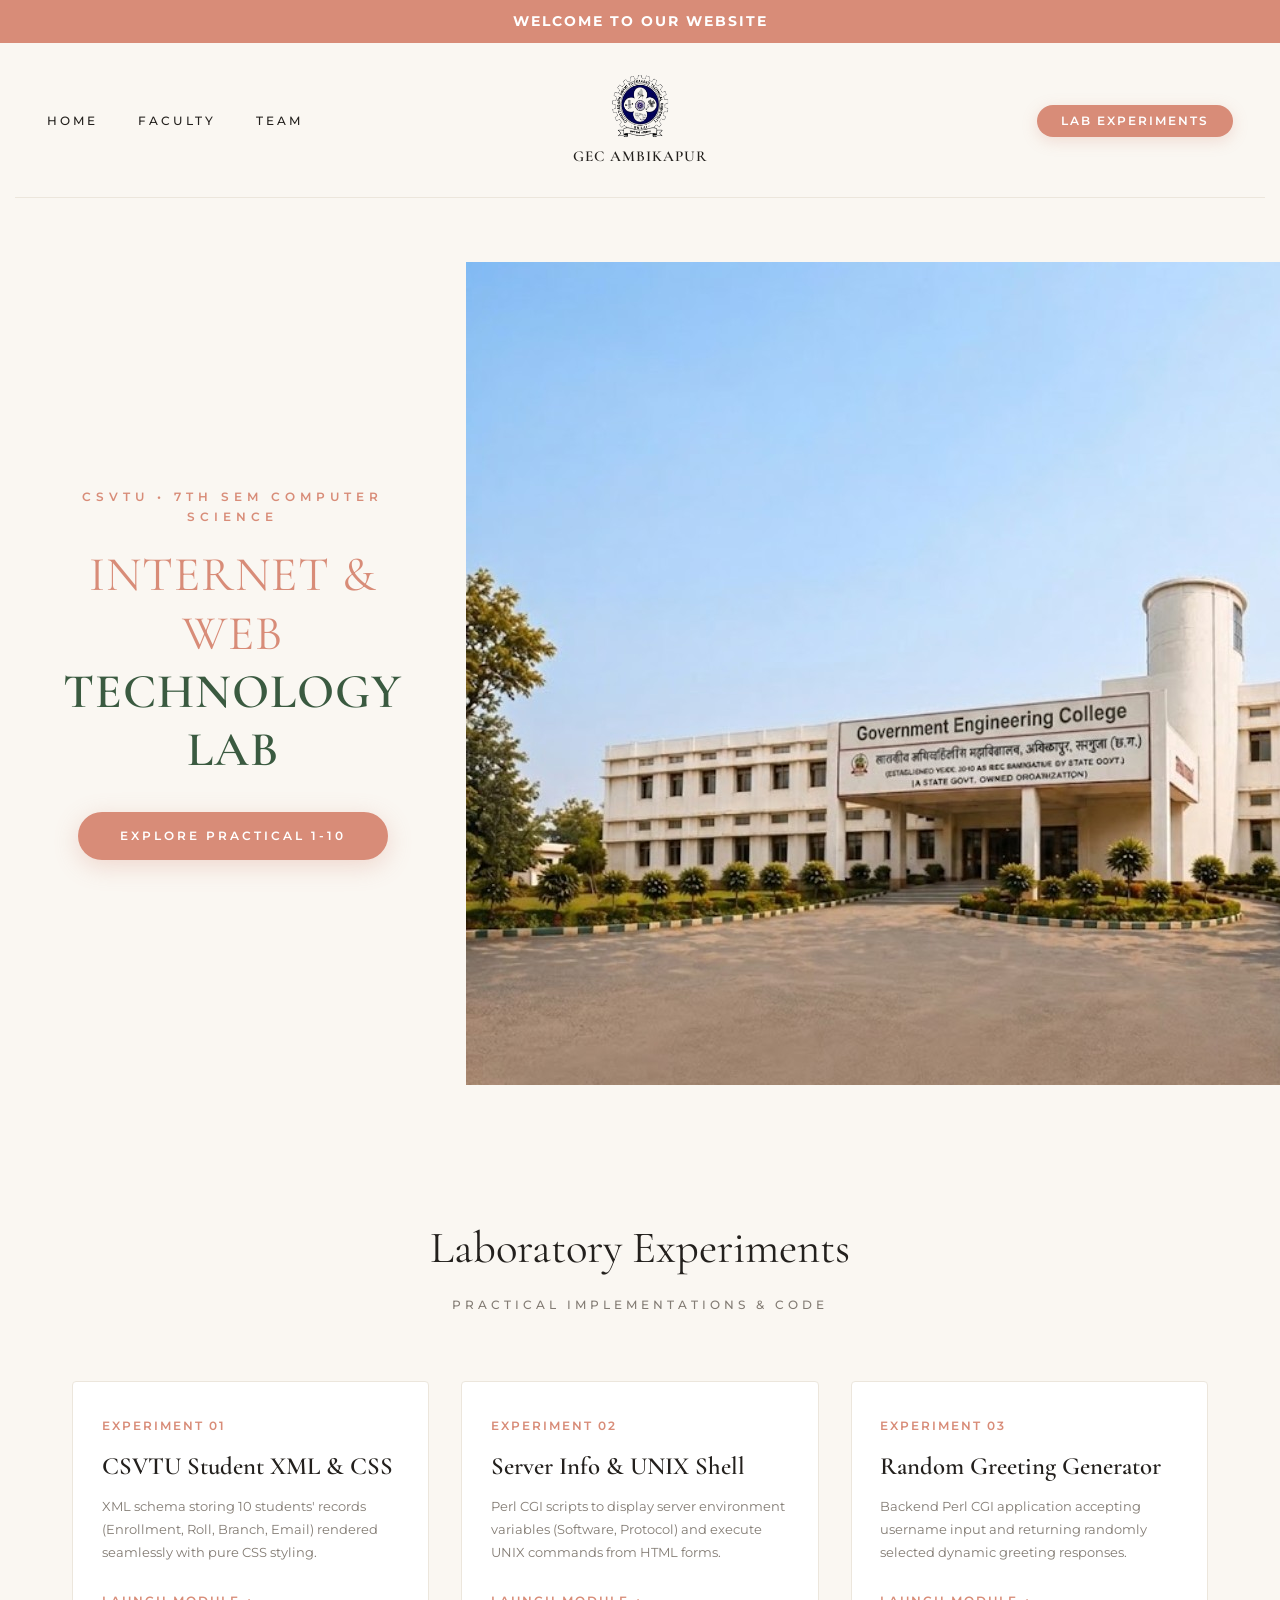
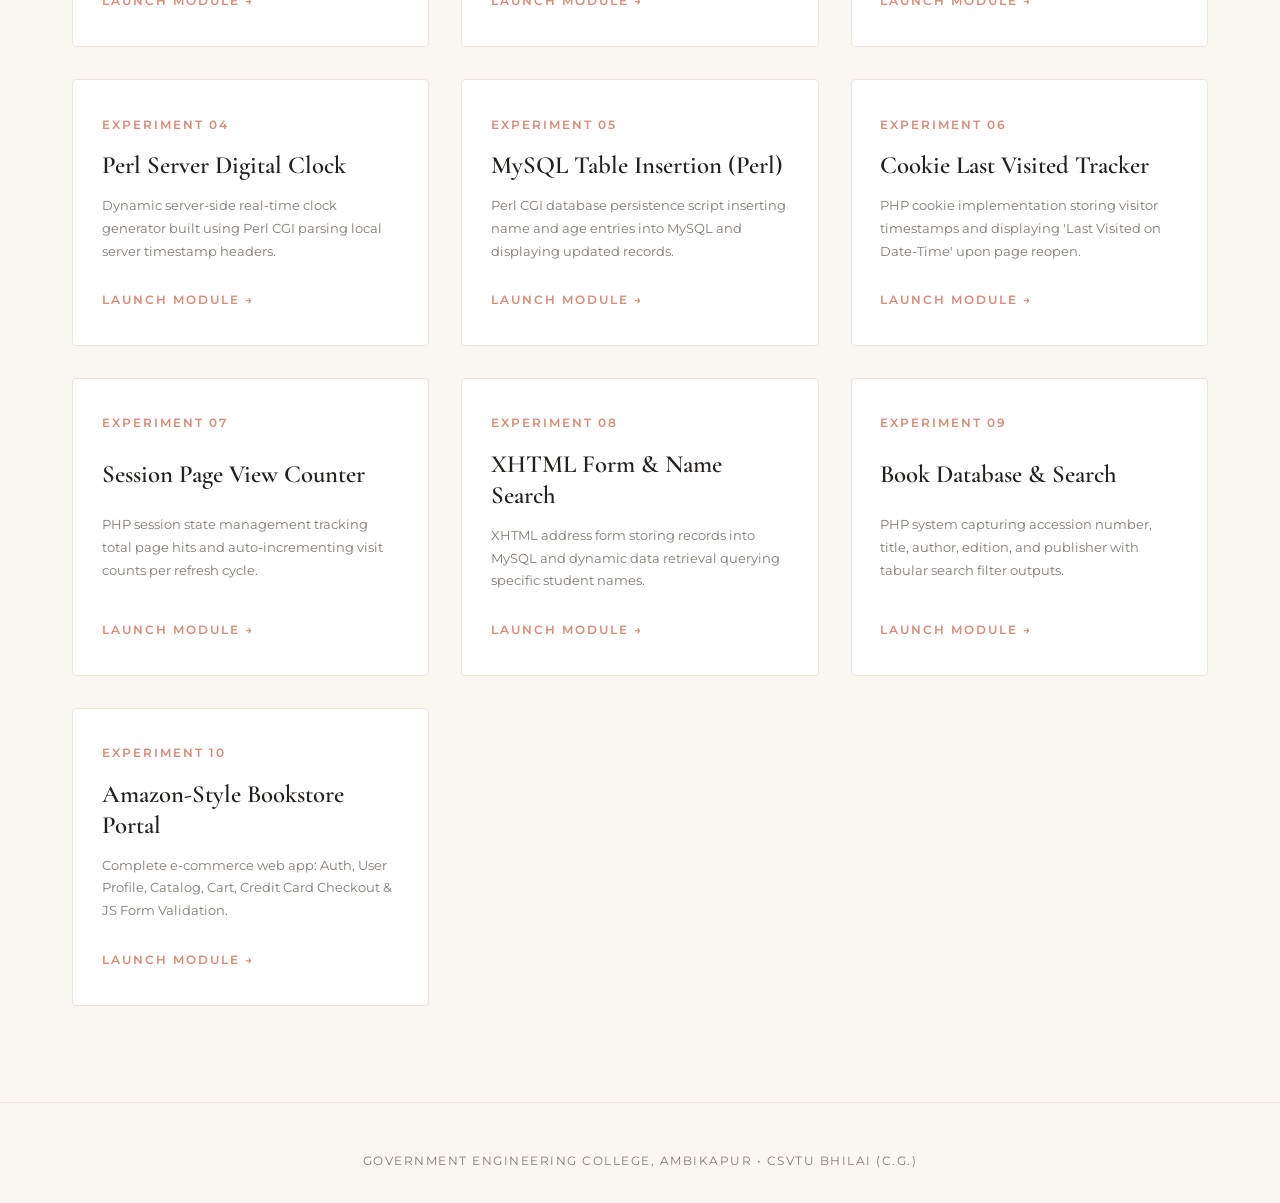
==== index.html @ 78e843cb "Initial commit" ====
<!DOCTYPE html>
<html lang="en">
<head>
    <meta charset="UTF-8">
    <meta name="viewport" content="width=device-width, initial-scale=1.0">
    <title>Internet & Web Technology Lab | GEC Ambikapur</title>
    <!-- Google Aesthetic Serif & Sans Fonts -->
    <link rel="preconnect" href="https://fonts.googleapis.com">
    <link rel="preconnect" href="https://fonts.gstatic.com" crossorigin>
    <link href="https://fonts.googleapis.com/css2?family=Cormorant+Garamond:ital,wght@0,300;0,400;0,600;1,400&family=Montserrat:wght@300;400;500;600&display=swap" rel="stylesheet">
    
    <style>
        :root {
            --bg-color: #faf7f2;
            --surface: #ffffff;
            --text-dark: #23201d;
            --text-muted: #827b73;
            --accent-terracotta: #d88c78;
            --accent-terracotta-hover: #c47662;
            --accent-sage: #3a5a40;
            --border-line: #ece6dc;
        }

        * {
            margin: 0;
            padding: 0;
            box-sizing: border-box;
        }

        body {
            background-color: var(--bg-color);
            color: var(--text-dark);
            font-family: 'Montserrat', sans-serif;
            line-height: 1.6;
            overflow-x: hidden;
        }

        /* Top Minimal Editorial Navbar */
        .header-wrap {
            padding: 1.8rem 2rem;
            max-width: 1250px;
            margin: 0 auto;
            display: flex;
            align-items: center;
            justify-content: space-between;
            border-bottom: 1px solid var(--border-line);
        }

        .nav-group {
            display: flex;
            align-items: center;
            gap: 2.5rem;
            list-style: none;
            width: 35%;
        }

        .nav-group.right {
            justify-content: flex-end;
        }

        .nav-link {
            text-decoration: none;
            font-size: 0.75rem;
            letter-spacing: 3px;
            text-transform: uppercase;
            font-weight: 500;
            color: var(--text-dark);
            transition: color 0.3s ease;
        }

        .nav-link:hover {
            color: var(--accent-terracotta);
        }

        .btn-nav-pill {
            background-color: var(--accent-terracotta);
            color: #ffffff !important;
            padding: 9px 24px;
            border-radius: 40px;
            letter-spacing: 2px;
            font-size: 0.72rem;
            font-weight: 600;
            text-transform: uppercase;
            text-decoration: none;
            box-shadow: 0 4px 15px rgba(216, 140, 120, 0.25);
            transition: all 0.3s ease;
        }

        .btn-nav-pill:hover {
            background-color: var(--accent-terracotta-hover);
            transform: translateY(-2px);
        }

        /* Center Circular College Emblem */
        .center-logo-box {
            text-align: center;
            display: flex;
            flex-direction: column;
            align-items: center;
            text-decoration: none;
            width: 30%;
        }

        .center-logo-box img {
            width: 68px;
            height: 68px;
            object-fit: contain;
            transition: transform 0.4s ease;
        }

        .center-logo-box:hover img {
            transform: scale(1.05);
        }

        .center-logo-box span {
            font-family: 'Cormorant Garamond', serif;
            font-size: 0.95rem;
            font-weight: 600;
            color: var(--text-dark);
            letter-spacing: 1px;
            margin-top: 4px;
            text-transform: uppercase;
        }

        /* Hero Banner - Editorial Layout */
        .hero-banner {
            max-width: 1250px;
            margin: 0 auto;
            padding: 4rem 2rem 5rem;
            display: grid;
            grid-template-columns: 1fr 1fr;
            align-items: center;
            gap: 3rem;
            position: relative;
        }

        .hero-text-side {
            text-align: center;
            padding: 1rem;
        }

        .hero-sub-label {
            font-size: 0.78rem;
            letter-spacing: 5px;
            text-transform: uppercase;
            color: var(--accent-terracotta);
            font-weight: 600;
            margin-bottom: 1.2rem;
            display: block;
        }

        .hero-main-title {
    font-family: 'Cormorant Garamond', serif;
    font-size: clamp(2rem, 3.8vw, 3.2rem); /* Size auto-adjust ho jayega */
    font-weight: 600;
    line-height: 1.2;
    letter-spacing: 1px;
    color: var(--text-dark);
    margin-bottom: 2rem;
    text-transform: uppercase;
    word-wrap: break-word;
}

        .hero-main-title .word-highlight {
            color: var(--accent-terracotta);
            font-weight: 400;
        }

        .hero-main-title .word-secondary {
            color: var(--accent-sage);
        }

        .hero-btn-pill {
            display: inline-block;
            background-color: var(--accent-terracotta);
            color: #ffffff;
            text-decoration: none;
            padding: 14px 42px;
            border-radius: 40px;
            font-size: 0.78rem;
            font-weight: 600;
            letter-spacing: 3px;
            text-transform: uppercase;
            box-shadow: 0 6px 25px rgba(216, 140, 120, 0.3);
            transition: all 0.3s ease;
        }

        .hero-btn-pill:hover {
            background-color: var(--accent-terracotta-hover);
            transform: translateY(-2px);
            box-shadow: 0 8px 30px rgba(216, 140, 120, 0.4);
        }

        /* Hero Image Showcase */
        .hero-image-side {
            display: flex;
            justify-content: center;
            align-items: center;
            position: relative;
        }

        .image-soft-backdrop {
            position: absolute;
            width: 85%;
            height: 95%;
            background: radial-gradient(circle, #f3ece1 0%, rgba(250, 247, 242, 0) 70%);
            z-index: 1;
        }

        .hero-lab-character {
    position: relative;
    z-index: 2;
    width: 100%;
    max-width: 540px;
    height: auto;
    border-radius: 8px; /* Clean rectangular rounded border */
    box-shadow: 0 10px 30px rgba(0, 0, 0, 0.08); /* Subtle clean shadow */
    transition: transform 0.4s ease;
}
        .hero-lab-character:hover {
            transform: scale(1.02);
        }

        /* Experiments Section */
        .experiments-wrap {
            max-width: 1200px;
            margin: 0 auto;
            padding: 3rem 2rem 6rem;
        }

        .section-header-center {
            text-align: center;
            margin-bottom: 4rem;
        }

        .section-header-center h3 {
            font-family: 'Cormorant Garamond', serif;
            font-size: 2.8rem;
            font-weight: 400;
            color: var(--text-dark);
            margin-bottom: 0.4rem;
        }

        .section-header-center span {
            font-size: 0.75rem;
            letter-spacing: 4px;
            text-transform: uppercase;
            color: var(--text-muted);
            font-weight: 500;
        }

        .exp-grid {
            display: grid;
            grid-template-columns: repeat(auto-fill, minmax(320px, 1fr));
            gap: 2rem;
        }

        .exp-card-aesthetic {
            background-color: var(--surface);
            border: 1px solid var(--border-line);
            border-radius: 4px;
            padding: 2.2rem 1.8rem;
            text-decoration: none;
            color: var(--text-dark);
            display: flex;
            flex-direction: column;
            justify-content: space-between;
            transition: all 0.35s ease;
        }

        .exp-card-aesthetic:hover {
            transform: translateY(-5px);
            border-color: var(--accent-terracotta);
            box-shadow: 0 15px 35px rgba(0, 0, 0, 0.04);
        }

        .exp-no {
            font-size: 0.72rem;
            font-weight: 600;
            letter-spacing: 2px;
            color: var(--accent-terracotta);
            text-transform: uppercase;
            margin-bottom: 1rem;
        }

        .exp-name {
            font-family: 'Cormorant Garamond', serif;
            font-size: 1.55rem;
            font-weight: 600;
            line-height: 1.25;
            margin-bottom: 0.8rem;
        }

        .exp-desc {
            font-size: 0.84rem;
            color: var(--text-muted);
            line-height: 1.7;
            margin-bottom: 1.8rem;
        }

        .exp-link-action {
            font-size: 0.74rem;
            letter-spacing: 2px;
            text-transform: uppercase;
            color: var(--accent-terracotta);
            font-weight: 600;
            display: flex;
            align-items: center;
            gap: 6px;
        }

        /* Minimal Editorial Footer */
        .footer-clean {
            border-top: 1px solid var(--border-line);
            text-align: center;
            padding: 3rem 1rem 2rem;
        }

        .footer-clean p {
            color: var(--text-muted);
            font-size: 0.78rem;
            letter-spacing: 1.5px;
            text-transform: uppercase;
        }

        @media (max-width: 960px) {
            .hero-banner {
                grid-template-columns: 1fr;
                text-align: center;
                gap: 3rem;
            }
            .header-wrap {
                flex-direction: column;
                gap: 1.5rem;
            }
            .nav-group {
                width: 100%;
                justify-content: center;
                gap: 1.5rem;
            }
            .center-logo-box {
                order: -1;
                width: 100%;
            }
        }
        .top-welcome-bar {
    background-color: var(--accent-terracotta);
    color: #ffffff;
    text-align: center;
    padding: 10px 1rem;
    font-size: 0.9rem;
    font-weight: 700;
    letter-spacing: 2px;
    text-transform: uppercase;
}
    </style>
</head>
<body>
     <!-- Top Bold Welcome Bar -->
    <div class="top-welcome-bar">
        Welcome to our website
    </div>

   
    <!-- Centered Editorial Navigation -->
    <header class="header-wrap">
        <ul class="nav-group left">
            <li><a href="index.html" class="nav-link">Home</a></li>
            <li><a href="intro/faculty.html" class="nav-link">Faculty</a></li>
            <li><a href="intro/members.html" class="nav-link">Team</a></li>
        </ul>

        <!-- Center College Logo -->
        <a href="index.html" class="center-logo-box">
            <img src="images/college.png" alt="GEC Ambikapur CSVTU Logo">
            <span>GEC Ambikapur</span>
        </a>

        <ul class="nav-group right">
            <li><a href="#experiments" class="btn-nav-pill">Lab Experiments</a></li>
        </ul>
    </header>

    <!-- Main Editorial Hero Section -->
    <section class="hero-banner">
        
        <!-- Left Side: Editorial Spaced Typography -->
        <div class="hero-text-side">
            <span class="hero-sub-label">CSVTU • 7th Sem Computer Science</span>
            <h1 class="hero-main-title">
    <span class="word-highlight">Internet & Web </span><br>
    <span class="word-secondary">Technology Lab</span>
</h1>
            <a href="#experiments" class="hero-btn-pill">Explore Practical 1-10</a>
        </div>

        <!-- Right Side: Clean Character Graphic -->
        <div class="hero-image-side">
            
            <img class="Miracle of science" src="images/collage.jpg" alt="Lab Character Graphic">
        </div>

    </section>

    <!-- 10 Experiments Cards Section -->
    <main class="experiments-wrap" id="experiments">
        <div class="section-header-center">
            <h3>Laboratory Experiments</h3>
            <span>Practical Implementations & Code</span>
        </div>

        <div class="exp-grid">
            
            <!-- Experiment 01 (Syllabus Expt-6) -->
            <a href="experiment-viewer.html?exp=1" class="exp-card-aesthetic">
                <span class="exp-no">Experiment 01</span>
                <h4 class="exp-name">CSVTU Student XML & CSS</h4>
                <p class="exp-desc">XML schema storing 10 students' records (Enrollment, Roll, Branch, Email) rendered seamlessly with pure CSS styling.</p>
                <span class="exp-link-action">Launch Module →</span>
            </a>

            <!-- Experiment 02 (Syllabus Expt-7) -->
            <a href="experiment-viewer.html?exp=2" class="exp-card-aesthetic">
                <span class="exp-no">Experiment 02</span>
                <h4 class="exp-name">Server Info & UNIX Shell</h4>
                <p class="exp-desc">Perl CGI scripts to display server environment variables (Software, Protocol) and execute UNIX commands from HTML forms.</p>
                <span class="exp-link-action">Launch Module →</span>
            </a>

            <!-- Experiment 03 (Syllabus Expt-8) -->
            <a href="experiment-viewer.html?exp=3" class="exp-card-aesthetic">
                <span class="exp-no">Experiment 03</span>
                <h4 class="exp-name">Random Greeting Generator</h4>
                <p class="exp-desc">Backend Perl CGI application accepting username input and returning randomly selected dynamic greeting responses.</p>
                <span class="exp-link-action">Launch Module →</span>
            </a>

            <!-- Experiment 04 (Syllabus Expt-9) -->
            <a href="experiment-viewer.html?exp=4" class="exp-card-aesthetic">
                <span class="exp-no">Experiment 04</span>
                <h4 class="exp-name">Perl Server Digital Clock</h4>
                <p class="exp-desc">Dynamic server-side real-time clock generator built using Perl CGI parsing local server timestamp headers.</p>
                <span class="exp-link-action">Launch Module →</span>
            </a>

            <!-- Experiment 05 (Syllabus Expt-10) -->
            <a href="experiment-viewer.html?exp=5" class="exp-card-aesthetic">
                <span class="exp-no">Experiment 05</span>
                <h4 class="exp-name">MySQL Table Insertion (Perl)</h4>
                <p class="exp-desc">Perl CGI database persistence script inserting name and age entries into MySQL and displaying updated records.</p>
                <span class="exp-link-action">Launch Module →</span>
            </a>

            <!-- Experiment 06 (Syllabus Expt-11) -->
            <a href="experiment-viewer.html?exp=6" class="exp-card-aesthetic">
                <span class="exp-no">Experiment 06</span>
                <h4 class="exp-name">Cookie Last Visited Tracker</h4>
                <p class="exp-desc">PHP cookie implementation storing visitor timestamps and displaying 'Last Visited on Date-Time' upon page reopen.</p>
                <span class="exp-link-action">Launch Module →</span>
            </a>

            <!-- Experiment 07 (Syllabus Expt-12) -->
            <a href="experiment-viewer.html?exp=7" class="exp-card-aesthetic">
                <span class="exp-no">Experiment 07</span>
                <h4 class="exp-name">Session Page View Counter</h4>
                <p class="exp-desc">PHP session state management tracking total page hits and auto-incrementing visit counts per refresh cycle.</p>
                <span class="exp-link-action">Launch Module →</span>
            </a>

            <!-- Experiment 08 (Syllabus Expt-13) -->
            <a href="experiment-viewer.html?exp=8" class="exp-card-aesthetic">
                <span class="exp-no">Experiment 08</span>
                <h4 class="exp-name">XHTML Form & Name Search</h4>
                <p class="exp-desc">XHTML address form storing records into MySQL and dynamic data retrieval querying specific student names.</p>
                <span class="exp-link-action">Launch Module →</span>
            </a>

            <!-- Experiment 09 (Syllabus Expt-14) -->
            <a href="experiment-viewer.html?exp=9" class="exp-card-aesthetic">
                <span class="exp-no">Experiment 09</span>
                <h4 class="exp-name">Book Database & Search</h4>
                <p class="exp-desc">PHP system capturing accession number, title, author, edition, and publisher with tabular search filter outputs.</p>
                <span class="exp-link-action">Launch Module →</span>
            </a>

            <!-- Experiment 10 (Syllabus Expt-15) -->
            <a href="experiment-viewer.html?exp=10" class="exp-card-aesthetic">
                <span class="exp-no">Experiment 10</span>
                <h4 class="exp-name">Amazon-Style Bookstore Portal</h4>
                <p class="exp-desc">Complete e-commerce web app: Auth, User Profile, Catalog, Cart, Credit Card Checkout & JS Form Validation.</p>
                <span class="exp-link-action">Launch Module →</span>
            </a>

        </div>
    </main>

    <!-- Clean Minimal Footer -->
    <footer class="footer-clean">
        <p>Government Engineering College, Ambikapur • CSVTU Bhilai (C.G.)</p>
    </footer>

</body>
</html>
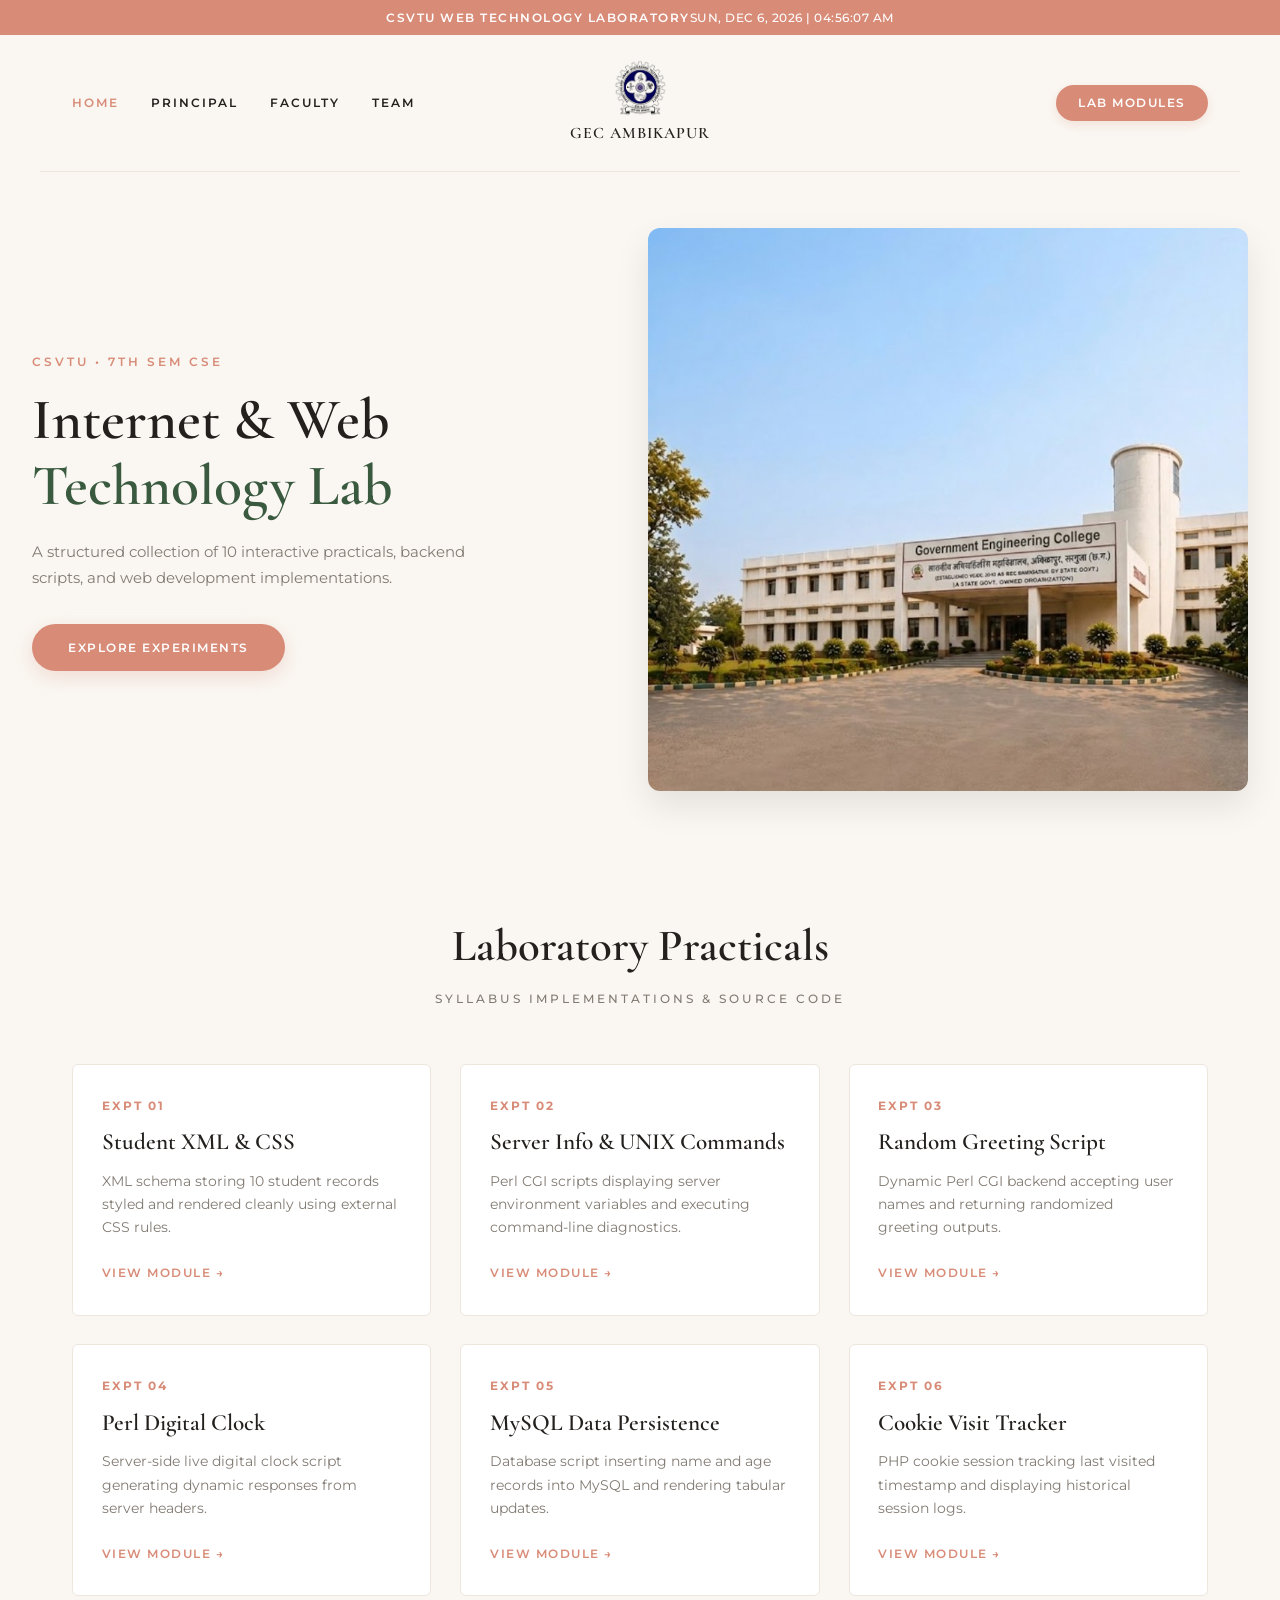
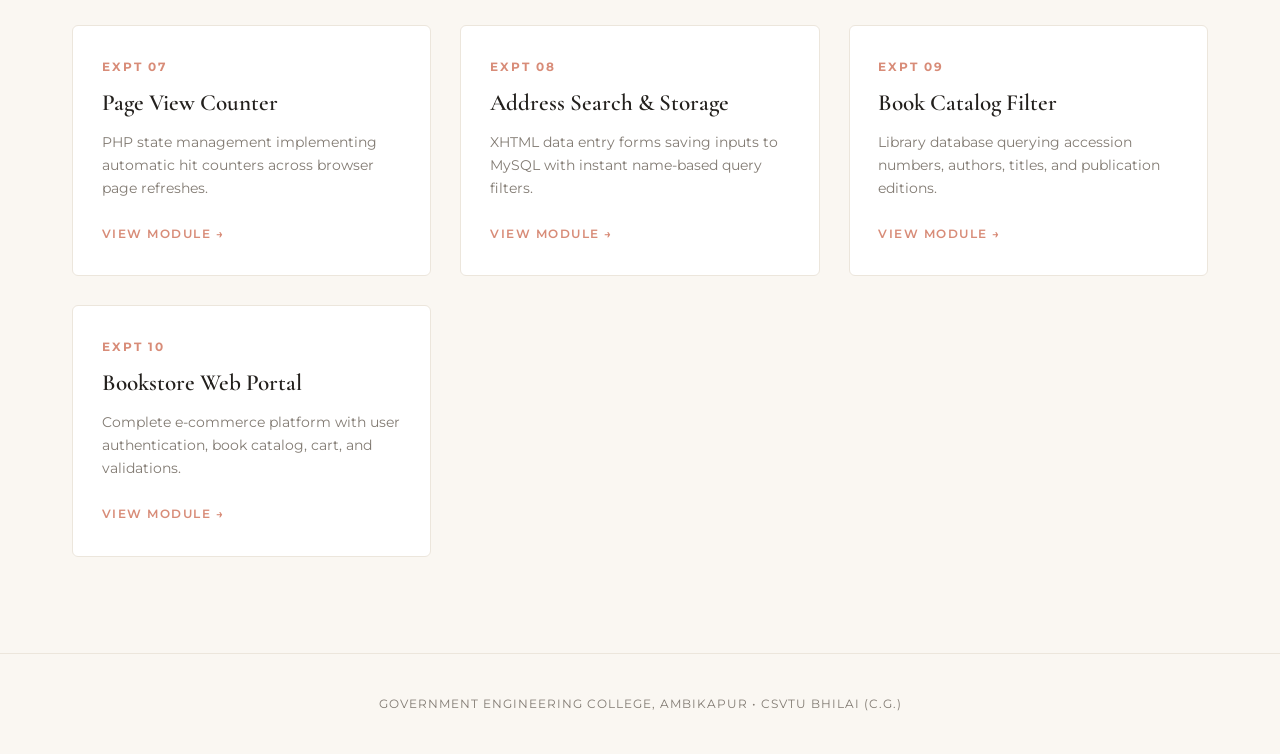
==== commit 75ee7f61: "sabhi chij short out kiya gya and ek nya page principal ka add kiye" ====
--- a/index.html
+++ b/index.html
@@ -4,500 +4,140 @@
     <meta charset="UTF-8">
     <meta name="viewport" content="width=device-width, initial-scale=1.0">
     <title>Internet & Web Technology Lab | GEC Ambikapur</title>
-    <!-- Google Aesthetic Serif & Sans Fonts -->
+
+    <!-- Typography -->
     <link rel="preconnect" href="https://fonts.googleapis.com">
     <link rel="preconnect" href="https://fonts.gstatic.com" crossorigin>
-    <link href="https://fonts.googleapis.com/css2?family=Cormorant+Garamond:ital,wght@0,300;0,400;0,600;1,400&family=Montserrat:wght@300;400;500;600&display=swap" rel="stylesheet">
-    
-    <style>
-        :root {
-            --bg-color: #faf7f2;
-            --surface: #ffffff;
-            --text-dark: #23201d;
-            --text-muted: #827b73;
-            --accent-terracotta: #d88c78;
-            --accent-terracotta-hover: #c47662;
-            --accent-sage: #3a5a40;
-            --border-line: #ece6dc;
-        }
+    <link href="https://fonts.googleapis.com/css2?family=Cormorant+Garamond:wght@400;600;700&family=Montserrat:wght@400;500;600&display=swap" rel="stylesheet">
 
-        * {
-            margin: 0;
-            padding: 0;
-            box-sizing: border-box;
-        }
-
-        body {
-            background-color: var(--bg-color);
-            color: var(--text-dark);
-            font-family: 'Montserrat', sans-serif;
-            line-height: 1.6;
-            overflow-x: hidden;
-        }
-
-        /* Top Minimal Editorial Navbar */
-        .header-wrap {
-            padding: 1.8rem 2rem;
-            max-width: 1250px;
-            margin: 0 auto;
-            display: flex;
-            align-items: center;
-            justify-content: space-between;
-            border-bottom: 1px solid var(--border-line);
-        }
-
-        .nav-group {
-            display: flex;
-            align-items: center;
-            gap: 2.5rem;
-            list-style: none;
-            width: 35%;
-        }
-
-        .nav-group.right {
-            justify-content: flex-end;
-        }
-
-        .nav-link {
-            text-decoration: none;
-            font-size: 0.75rem;
-            letter-spacing: 3px;
-            text-transform: uppercase;
-            font-weight: 500;
-            color: var(--text-dark);
-            transition: color 0.3s ease;
-        }
-
-        .nav-link:hover {
-            color: var(--accent-terracotta);
-        }
-
-        .btn-nav-pill {
-            background-color: var(--accent-terracotta);
-            color: #ffffff !important;
-            padding: 9px 24px;
-            border-radius: 40px;
-            letter-spacing: 2px;
-            font-size: 0.72rem;
-            font-weight: 600;
-            text-transform: uppercase;
-            text-decoration: none;
-            box-shadow: 0 4px 15px rgba(216, 140, 120, 0.25);
-            transition: all 0.3s ease;
-        }
-
-        .btn-nav-pill:hover {
-            background-color: var(--accent-terracotta-hover);
-            transform: translateY(-2px);
-        }
-
-        /* Center Circular College Emblem */
-        .center-logo-box {
-            text-align: center;
-            display: flex;
-            flex-direction: column;
-            align-items: center;
-            text-decoration: none;
-            width: 30%;
-        }
-
-        .center-logo-box img {
-            width: 68px;
-            height: 68px;
-            object-fit: contain;
-            transition: transform 0.4s ease;
-        }
-
-        .center-logo-box:hover img {
-            transform: scale(1.05);
-        }
-
-        .center-logo-box span {
-            font-family: 'Cormorant Garamond', serif;
-            font-size: 0.95rem;
-            font-weight: 600;
-            color: var(--text-dark);
-            letter-spacing: 1px;
-            margin-top: 4px;
-            text-transform: uppercase;
-        }
-
-        /* Hero Banner - Editorial Layout */
-        .hero-banner {
-            max-width: 1250px;
-            margin: 0 auto;
-            padding: 4rem 2rem 5rem;
-            display: grid;
-            grid-template-columns: 1fr 1fr;
-            align-items: center;
-            gap: 3rem;
-            position: relative;
-        }
-
-        .hero-text-side {
-            text-align: center;
-            padding: 1rem;
-        }
-
-        .hero-sub-label {
-            font-size: 0.78rem;
-            letter-spacing: 5px;
-            text-transform: uppercase;
-            color: var(--accent-terracotta);
-            font-weight: 600;
-            margin-bottom: 1.2rem;
-            display: block;
-        }
-
-        .hero-main-title {
-    font-family: 'Cormorant Garamond', serif;
-    font-size: clamp(2rem, 3.8vw, 3.2rem); /* Size auto-adjust ho jayega */
-    font-weight: 600;
-    line-height: 1.2;
-    letter-spacing: 1px;
-    color: var(--text-dark);
-    margin-bottom: 2rem;
-    text-transform: uppercase;
-    word-wrap: break-word;
-}
-
-        .hero-main-title .word-highlight {
-            color: var(--accent-terracotta);
-            font-weight: 400;
-        }
-
-        .hero-main-title .word-secondary {
-            color: var(--accent-sage);
-        }
-
-        .hero-btn-pill {
-            display: inline-block;
-            background-color: var(--accent-terracotta);
-            color: #ffffff;
-            text-decoration: none;
-            padding: 14px 42px;
-            border-radius: 40px;
-            font-size: 0.78rem;
-            font-weight: 600;
-            letter-spacing: 3px;
-            text-transform: uppercase;
-            box-shadow: 0 6px 25px rgba(216, 140, 120, 0.3);
-            transition: all 0.3s ease;
-        }
-
-        .hero-btn-pill:hover {
-            background-color: var(--accent-terracotta-hover);
-            transform: translateY(-2px);
-            box-shadow: 0 8px 30px rgba(216, 140, 120, 0.4);
-        }
-
-        /* Hero Image Showcase */
-        .hero-image-side {
-            display: flex;
-            justify-content: center;
-            align-items: center;
-            position: relative;
-        }
-
-        .image-soft-backdrop {
-            position: absolute;
-            width: 85%;
-            height: 95%;
-            background: radial-gradient(circle, #f3ece1 0%, rgba(250, 247, 242, 0) 70%);
-            z-index: 1;
-        }
-
-        .hero-lab-character {
-    position: relative;
-    z-index: 2;
-    width: 100%;
-    max-width: 540px;
-    height: auto;
-    border-radius: 8px; /* Clean rectangular rounded border */
-    box-shadow: 0 10px 30px rgba(0, 0, 0, 0.08); /* Subtle clean shadow */
-    transition: transform 0.4s ease;
-}
-        .hero-lab-character:hover {
-            transform: scale(1.02);
-        }
-
-        /* Experiments Section */
-        .experiments-wrap {
-            max-width: 1200px;
-            margin: 0 auto;
-            padding: 3rem 2rem 6rem;
-        }
-
-        .section-header-center {
-            text-align: center;
-            margin-bottom: 4rem;
-        }
-
-        .section-header-center h3 {
-            font-family: 'Cormorant Garamond', serif;
-            font-size: 2.8rem;
-            font-weight: 400;
-            color: var(--text-dark);
-            margin-bottom: 0.4rem;
-        }
-
-        .section-header-center span {
-            font-size: 0.75rem;
-            letter-spacing: 4px;
-            text-transform: uppercase;
-            color: var(--text-muted);
-            font-weight: 500;
-        }
-
-        .exp-grid {
-            display: grid;
-            grid-template-columns: repeat(auto-fill, minmax(320px, 1fr));
-            gap: 2rem;
-        }
-
-        .exp-card-aesthetic {
-            background-color: var(--surface);
-            border: 1px solid var(--border-line);
-            border-radius: 4px;
-            padding: 2.2rem 1.8rem;
-            text-decoration: none;
-            color: var(--text-dark);
-            display: flex;
-            flex-direction: column;
-            justify-content: space-between;
-            transition: all 0.35s ease;
-        }
-
-        .exp-card-aesthetic:hover {
-            transform: translateY(-5px);
-            border-color: var(--accent-terracotta);
-            box-shadow: 0 15px 35px rgba(0, 0, 0, 0.04);
-        }
-
-        .exp-no {
-            font-size: 0.72rem;
-            font-weight: 600;
-            letter-spacing: 2px;
-            color: var(--accent-terracotta);
-            text-transform: uppercase;
-            margin-bottom: 1rem;
-        }
-
-        .exp-name {
-            font-family: 'Cormorant Garamond', serif;
-            font-size: 1.55rem;
-            font-weight: 600;
-            line-height: 1.25;
-            margin-bottom: 0.8rem;
-        }
-
-        .exp-desc {
-            font-size: 0.84rem;
-            color: var(--text-muted);
-            line-height: 1.7;
-            margin-bottom: 1.8rem;
-        }
-
-        .exp-link-action {
-            font-size: 0.74rem;
-            letter-spacing: 2px;
-            text-transform: uppercase;
-            color: var(--accent-terracotta);
-            font-weight: 600;
-            display: flex;
-            align-items: center;
-            gap: 6px;
-        }
-
-        /* Minimal Editorial Footer */
-        .footer-clean {
-            border-top: 1px solid var(--border-line);
-            text-align: center;
-            padding: 3rem 1rem 2rem;
-        }
-
-        .footer-clean p {
-            color: var(--text-muted);
-            font-size: 0.78rem;
-            letter-spacing: 1.5px;
-            text-transform: uppercase;
-        }
-
-        @media (max-width: 960px) {
-            .hero-banner {
-                grid-template-columns: 1fr;
-                text-align: center;
-                gap: 3rem;
-            }
-            .header-wrap {
-                flex-direction: column;
-                gap: 1.5rem;
-            }
-            .nav-group {
-                width: 100%;
-                justify-content: center;
-                gap: 1.5rem;
-            }
-            .center-logo-box {
-                order: -1;
-                width: 100%;
-            }
-        }
-        .top-welcome-bar {
-    background-color: var(--accent-terracotta);
-    color: #ffffff;
-    text-align: center;
-    padding: 10px 1rem;
-    font-size: 0.9rem;
-    font-weight: 700;
-    letter-spacing: 2px;
-    text-transform: uppercase;
-}
-    </style>
+    <link rel="stylesheet" href="style.css">
 </head>
 <body>
-     <!-- Top Bold Welcome Bar -->
-    <div class="top-welcome-bar">
-        Welcome to our website
+
+    <!-- Top Status Bar -->
+    <div class="top-bar">
+        <p>CSVTU Web Technology Laboratory</p>
+        <p id="liveClock" class="clock">Loading time...</p>
     </div>
 
-   
-    <!-- Centered Editorial Navigation -->
-    <header class="header-wrap">
-        <ul class="nav-group left">
-            <li><a href="index.html" class="nav-link">Home</a></li>
-            <li><a href="intro/faculty.html" class="nav-link">Faculty</a></li>
-            <li><a href="intro/members.html" class="nav-link">Team</a></li>
-        </ul>
+    <!-- Navigation -->
+    <header class="navbar">
+        <nav class="nav-links">
+            <a href="index.html" class="active">Home</a>
+            <a href="intro/principal.html">Principal</a>
+            <a href="intro/faculty.html">Faculty</a>
+            <a href="intro/members.html">Team</a>
+        </nav>
 
-        <!-- Center College Logo -->
-        <a href="index.html" class="center-logo-box">
-            <img src="images/college.png" alt="GEC Ambikapur CSVTU Logo">
+        <a href="index.html" class="brand">
+            <img src="images/college.png" alt="GEC Ambikapur Logo">
             <span>GEC Ambikapur</span>
         </a>
 
-        <ul class="nav-group right">
-            <li><a href="#experiments" class="btn-nav-pill">Lab Experiments</a></li>
-        </ul>
+        <div class="nav-action">
+            <a href="#experiments" class="btn btn-sm">Lab Modules</a>
+        </div>
     </header>
 
-    <!-- Main Editorial Hero Section -->
-    <section class="hero-banner">
-        
-        <!-- Left Side: Editorial Spaced Typography -->
-        <div class="hero-text-side">
-            <span class="hero-sub-label">CSVTU • 7th Sem Computer Science</span>
-            <h1 class="hero-main-title">
-    <span class="word-highlight">Internet & Web </span><br>
-    <span class="word-secondary">Technology Lab</span>
-</h1>
-            <a href="#experiments" class="hero-btn-pill">Explore Practical 1-10</a>
+    <!-- Main Intro Banner -->
+    <section class="banner">
+        <div class="intro-text">
+            <span class="tag">CSVTU • 7th Sem CSE</span>
+            <h1 class="main-heading">Internet &amp; Web<br><span class="accent-text">Technology Lab</span></h1>
+            <p>A structured collection of 10 interactive practicals, backend scripts, and web development implementations.</p>
+            <a href="#experiments" class="btn btn-primary">Explore Experiments</a>
         </div>
 
-        <!-- Right Side: Clean Character Graphic -->
-        <div class="hero-image-side">
-            
-            <img class="Miracle of science" src="images/collage.jpg" alt="Lab Character Graphic">
+        <div class="collage">
+            <img src="images/collage.jpg" alt="GEC Ambikapur Campus">
         </div>
-
     </section>
 
-    <!-- 10 Experiments Cards Section -->
-    <main class="experiments-wrap" id="experiments">
-        <div class="section-header-center">
-            <h3>Laboratory Experiments</h3>
-            <span>Practical Implementations & Code</span>
-        </div>
+    <!-- Practical Experiments Grid -->
+    <main class="experiments" id="experiments">
+        <header class="section-title">
+            <h2>Laboratory Practicals</h2>
+            <p>Syllabus Implementations &amp; Source Code</p>
+        </header>
 
-        <div class="exp-grid">
-            
-            <!-- Experiment 01 (Syllabus Expt-6) -->
-            <a href="experiment-viewer.html?exp=1" class="exp-card-aesthetic">
-                <span class="exp-no">Experiment 01</span>
-                <h4 class="exp-name">CSVTU Student XML & CSS</h4>
-                <p class="exp-desc">XML schema storing 10 students' records (Enrollment, Roll, Branch, Email) rendered seamlessly with pure CSS styling.</p>
-                <span class="exp-link-action">Launch Module →</span>
-            </a>
+        <div class="grid">
+            <article class="card">
+                <span class="card-tag">Expt 01</span>
+                <h3>Student XML &amp; CSS</h3>
+                <p>XML schema storing 10 student records styled and rendered cleanly using external CSS rules.</p>
+                <a href="experiment-viewer.html?exp=1" class="card-link">View Module →</a>
+            </article>
 
-            <!-- Experiment 02 (Syllabus Expt-7) -->
-            <a href="experiment-viewer.html?exp=2" class="exp-card-aesthetic">
-                <span class="exp-no">Experiment 02</span>
-                <h4 class="exp-name">Server Info & UNIX Shell</h4>
-                <p class="exp-desc">Perl CGI scripts to display server environment variables (Software, Protocol) and execute UNIX commands from HTML forms.</p>
-                <span class="exp-link-action">Launch Module →</span>
-            </a>
+            <article class="card">
+                <span class="card-tag">Expt 02</span>
+                <h3>Server Info &amp; UNIX Commands</h3>
+                <p>Perl CGI scripts displaying server environment variables and executing command-line diagnostics.</p>
+                <a href="experiment-viewer.html?exp=2" class="card-link">View Module →</a>
+            </article>
 
-            <!-- Experiment 03 (Syllabus Expt-8) -->
-            <a href="experiment-viewer.html?exp=3" class="exp-card-aesthetic">
-                <span class="exp-no">Experiment 03</span>
-                <h4 class="exp-name">Random Greeting Generator</h4>
-                <p class="exp-desc">Backend Perl CGI application accepting username input and returning randomly selected dynamic greeting responses.</p>
-                <span class="exp-link-action">Launch Module →</span>
-            </a>
+            <article class="card">
+                <span class="card-tag">Expt 03</span>
+                <h3>Random Greeting Script</h3>
+                <p>Dynamic Perl CGI backend accepting user names and returning randomized greeting outputs.</p>
+                <a href="experiment-viewer.html?exp=3" class="card-link">View Module →</a>
+            </article>
 
-            <!-- Experiment 04 (Syllabus Expt-9) -->
-            <a href="experiment-viewer.html?exp=4" class="exp-card-aesthetic">
-                <span class="exp-no">Experiment 04</span>
-                <h4 class="exp-name">Perl Server Digital Clock</h4>
-                <p class="exp-desc">Dynamic server-side real-time clock generator built using Perl CGI parsing local server timestamp headers.</p>
-                <span class="exp-link-action">Launch Module →</span>
-            </a>
+            <article class="card">
+                <span class="card-tag">Expt 04</span>
+                <h3>Perl Digital Clock</h3>
+                <p>Server-side live digital clock script generating dynamic responses from server headers.</p>
+                <a href="experiment-viewer.html?exp=4" class="card-link">View Module →</a>
+            </article>
 
-            <!-- Experiment 05 (Syllabus Expt-10) -->
-            <a href="experiment-viewer.html?exp=5" class="exp-card-aesthetic">
-                <span class="exp-no">Experiment 05</span>
-                <h4 class="exp-name">MySQL Table Insertion (Perl)</h4>
-                <p class="exp-desc">Perl CGI database persistence script inserting name and age entries into MySQL and displaying updated records.</p>
-                <span class="exp-link-action">Launch Module →</span>
-            </a>
+            <article class="card">
+                <span class="card-tag">Expt 05</span>
+                <h3>MySQL Data Persistence</h3>
+                <p>Database script inserting name and age records into MySQL and rendering tabular updates.</p>
+                <a href="experiment-viewer.html?exp=5" class="card-link">View Module →</a>
+            </article>
 
-            <!-- Experiment 06 (Syllabus Expt-11) -->
-            <a href="experiment-viewer.html?exp=6" class="exp-card-aesthetic">
-                <span class="exp-no">Experiment 06</span>
-                <h4 class="exp-name">Cookie Last Visited Tracker</h4>
-                <p class="exp-desc">PHP cookie implementation storing visitor timestamps and displaying 'Last Visited on Date-Time' upon page reopen.</p>
-                <span class="exp-link-action">Launch Module →</span>
-            </a>
+            <article class="card">
+                <span class="card-tag">Expt 06</span>
+                <h3>Cookie Visit Tracker</h3>
+                <p>PHP cookie session tracking last visited timestamp and displaying historical session logs.</p>
+                <a href="experiment-viewer.html?exp=6" class="card-link">View Module →</a>
+            </article>
 
-            <!-- Experiment 07 (Syllabus Expt-12) -->
-            <a href="experiment-viewer.html?exp=7" class="exp-card-aesthetic">
-                <span class="exp-no">Experiment 07</span>
-                <h4 class="exp-name">Session Page View Counter</h4>
-                <p class="exp-desc">PHP session state management tracking total page hits and auto-incrementing visit counts per refresh cycle.</p>
-                <span class="exp-link-action">Launch Module →</span>
-            </a>
+            <article class="card">
+                <span class="card-tag">Expt 07</span>
+                <h3>Page View Counter</h3>
+                <p>PHP state management implementing automatic hit counters across browser page refreshes.</p>
+                <a href="experiment-viewer.html?exp=7" class="card-link">View Module →</a>
+            </article>
 
-            <!-- Experiment 08 (Syllabus Expt-13) -->
-            <a href="experiment-viewer.html?exp=8" class="exp-card-aesthetic">
-                <span class="exp-no">Experiment 08</span>
-                <h4 class="exp-name">XHTML Form & Name Search</h4>
-                <p class="exp-desc">XHTML address form storing records into MySQL and dynamic data retrieval querying specific student names.</p>
-                <span class="exp-link-action">Launch Module →</span>
-            </a>
+            <article class="card">
+                <span class="card-tag">Expt 08</span>
+                <h3>Address Search &amp; Storage</h3>
+                <p>XHTML data entry forms saving inputs to MySQL with instant name-based query filters.</p>
+                <a href="experiment-viewer.html?exp=8" class="card-link">View Module →</a>
+            </article>
 
-            <!-- Experiment 09 (Syllabus Expt-14) -->
-            <a href="experiment-viewer.html?exp=9" class="exp-card-aesthetic">
-                <span class="exp-no">Experiment 09</span>
-                <h4 class="exp-name">Book Database & Search</h4>
-                <p class="exp-desc">PHP system capturing accession number, title, author, edition, and publisher with tabular search filter outputs.</p>
-                <span class="exp-link-action">Launch Module →</span>
-            </a>
+            <article class="card">
+                <span class="card-tag">Expt 09</span>
+                <h3>Book Catalog Filter</h3>
+                <p>Library database querying accession numbers, authors, titles, and publication editions.</p>
+                <a href="experiment-viewer.html?exp=9" class="card-link">View Module →</a>
+            </article>
 
-            <!-- Experiment 10 (Syllabus Expt-15) -->
-            <a href="experiment-viewer.html?exp=10" class="exp-card-aesthetic">
-                <span class="exp-no">Experiment 10</span>
-                <h4 class="exp-name">Amazon-Style Bookstore Portal</h4>
-                <p class="exp-desc">Complete e-commerce web app: Auth, User Profile, Catalog, Cart, Credit Card Checkout & JS Form Validation.</p>
-                <span class="exp-link-action">Launch Module →</span>
-            </a>
-
+            <article class="card">
+                <span class="card-tag">Expt 10</span>
+                <h3>Bookstore Web Portal</h3>
+                <p>Complete e-commerce platform with user authentication, book catalog, cart, and validations.</p>
+                <a href="experiment-viewer.html?exp=10" class="card-link">View Module →</a>
+            </article>
         </div>
     </main>
 
-    <!-- Clean Minimal Footer -->
-    <footer class="footer-clean">
+    <!-- Footer -->
+    <footer class="footer">
         <p>Government Engineering College, Ambikapur • CSVTU Bhilai (C.G.)</p>
     </footer>
 
+    <script src="script.js"></script>
 </body>
 </html>
--- a/style.css
+++ b/style.css
@@ -0,0 +1,344 @@
+/* Variables & Theme */
+:root {
+    --bg: #faf7f2;
+    --surface: #ffffff;
+    --text-primary: #23201d;
+    --text-muted: #827b73;
+    --accent: #d88c78;
+    --accent-hover: #c47662;
+    --accent-sage: #3a5a40;
+    --border: #ece6dc;
+}
+
+/* Reset & Base Setup */
+*, *::before, *::after {
+    margin: 0;
+    padding: 0;
+    box-sizing: border-box;
+}
+
+html {
+    scroll-behavior: smooth;
+}
+
+body {
+    background-color: var(--bg);
+    color: var(--text-primary);
+    font-family: 'Montserrat', sans-serif;
+    line-height: 1.6;
+    overflow-x: hidden;
+}
+
+/* Top Status Bar */
+.top-bar {
+    background-color: var(--accent);
+    color: #ffffff;
+    padding: 8px 2rem;
+    font-size: 0.75rem;
+    font-weight: 600;
+    letter-spacing: 1.5px;
+    text-transform: uppercase;
+    display: flex;
+    justify-content: center;
+    align-items: center;
+}
+
+.clock {
+    font-weight: 500;
+    letter-spacing: 0.5px;
+}
+
+/* Navigation */
+.navbar {
+    max-width: 1200px;
+    margin: 0 auto;
+    padding: 1.5rem 2rem;
+    display: flex;
+    justify-content: space-between;
+    align-items: center;
+    border-bottom: 1px solid var(--border);
+}
+
+.nav-links {
+    display: flex;
+    gap: 2rem;
+    width: 33%;
+}
+
+.nav-links a {
+    text-decoration: none;
+    color: var(--text-primary);
+    font-size: 0.75rem;
+    letter-spacing: 2px;
+    font-weight: 600;
+    text-transform: uppercase;
+    transition: color 0.2s ease;
+}
+
+.nav-links a:hover,
+.nav-links a.active {
+    color: var(--accent);
+}
+
+.brand {
+    display: flex;
+    flex-direction: column;
+    align-items: center;
+    text-decoration: none;
+    width: 34%;
+}
+
+.brand img {
+    width: 58px;
+    height: 58px;
+    object-fit: contain;
+    transition: transform 0.3s ease;
+}
+
+.brand:hover img {
+    transform: scale(1.05);
+}
+
+.brand span {
+    font-family: 'Cormorant Garamond', serif;
+    font-size: 1rem;
+    font-weight: 600;
+    letter-spacing: 1px;
+    color: var(--text-primary);
+    margin-top: 4px;
+    text-transform: uppercase;
+}
+
+.nav-action {
+    display: flex;
+    justify-content: flex-end;
+    width: 33%;
+}
+
+/* Buttons */
+.btn {
+    display: inline-block;
+    background-color: var(--accent);
+    color: #ffffff;
+    text-decoration: none;
+    border-radius: 30px;
+    font-size: 0.75rem;
+    font-weight: 600;
+    letter-spacing: 1.5px;
+    text-transform: uppercase;
+    transition: all 0.25s ease;
+}
+
+.btn-sm {
+    padding: 8px 22px;
+    box-shadow: 0 4px 12px rgba(216, 140, 120, 0.2);
+}
+
+.btn-primary {
+    padding: 14px 36px;
+    box-shadow: 0 6px 20px rgba(216, 140, 120, 0.25);
+}
+
+.btn:hover {
+    background-color: var(--accent-hover);
+    transform: translateY(-2px);
+}
+
+/* Banner Section */
+.banner {
+    max-width: 1300px;
+    margin: 0 auto;
+    padding: 3.5rem 2rem;
+    display: grid;
+    grid-template-columns: 0.9fr 1.1fr;
+    align-items: center;
+    gap: 2.5rem;
+}
+
+.tag {
+    display: inline-block;
+    font-size: 0.75rem;
+    letter-spacing: 3px;
+    text-transform: uppercase;
+    color: var(--accent);
+    font-weight: 600;
+    margin-bottom: 1rem;
+}
+
+.main-heading {
+    font-family: 'Cormorant Garamond', serif;
+    font-size: clamp(2.5rem, 4.5vw, 3.8rem);
+    font-weight: 600;
+    line-height: 1.15;
+    margin-bottom: 1.2rem;
+}
+
+.accent-text {
+    color: var(--accent-sage);
+}
+
+.intro-text p {
+    color: var(--text-muted);
+    font-size: 0.92rem;
+    line-height: 1.8;
+    max-width: 480px;
+    margin-bottom: 2rem;
+}
+
+.collage {
+    display: flex;
+    justify-content: flex-end;
+}
+
+.collage img {
+    width: 100%;
+    max-width: 600px;
+    height: auto;
+    border-radius: 12px;
+    box-shadow: 0 15px 35px rgba(0, 0, 0, 0.09);
+    transition: transform 0.3s ease;
+}
+
+.collage img:hover {
+    transform: scale(1.02);
+}
+
+/* Experiments Grid */
+.experiments {
+    max-width: 1200px;
+    margin: 0 auto;
+    padding: 4rem 2rem 6rem;
+}
+
+.section-title {
+    text-align: center;
+    margin-bottom: 3.5rem;
+}
+
+.section-title h2 {
+    font-family: 'Cormorant Garamond', serif;
+    font-size: clamp(2.2rem, 3.5vw, 3rem);
+    font-weight: 600;
+    margin-bottom: 0.4rem;
+}
+
+.section-title p {
+    font-size: 0.75rem;
+    letter-spacing: 3px;
+    text-transform: uppercase;
+    color: var(--text-muted);
+    font-weight: 500;
+}
+
+.grid {
+    display: grid;
+    grid-template-columns: repeat(auto-fill, minmax(320px, 1fr));
+    gap: 1.8rem;
+}
+
+/* Experiment Cards */
+.card {
+    background-color: var(--surface);
+    border: 1px solid var(--border);
+    border-radius: 6px;
+    padding: 2rem 1.8rem;
+    display: flex;
+    flex-direction: column;
+    justify-content: space-between;
+    transition: transform 0.25s ease, box-shadow 0.25s ease;
+}
+
+.card:hover {
+    transform: translateY(-4px);
+    border-color: var(--accent);
+    box-shadow: 0 12px 30px rgba(0, 0, 0, 0.05);
+}
+
+.card-tag {
+    font-size: 0.72rem;
+    font-weight: 700;
+    letter-spacing: 2px;
+    color: var(--accent);
+    text-transform: uppercase;
+    margin-bottom: 0.8rem;
+}
+
+.card h3 {
+    font-family: 'Cormorant Garamond', serif;
+    font-size: 1.45rem;
+    font-weight: 600;
+    line-height: 1.25;
+    margin-bottom: 0.8rem;
+}
+
+.card p {
+    font-size: 0.85rem;
+    color: var(--text-muted);
+    line-height: 1.7;
+    margin-bottom: 1.5rem;
+}
+
+.card-link {
+    text-decoration: none;
+    font-size: 0.75rem;
+    letter-spacing: 1.5px;
+    text-transform: uppercase;
+    font-weight: 600;
+    color: var(--accent);
+    transition: color 0.2s ease;
+}
+
+.card-link:hover {
+    color: var(--accent-hover);
+}
+
+/* Footer */
+.footer {
+    border-top: 1px solid var(--border);
+    text-align: center;
+    padding: 2.5rem 1rem;
+}
+
+.footer p {
+    color: var(--text-muted);
+    font-size: 0.78rem;
+    letter-spacing: 1px;
+    text-transform: uppercase;
+}
+
+/* Mobile & Tablet Responsiveness */
+@media (max-width: 900px) {
+    .top-bar {
+        flex-direction: column;
+        gap: 4px;
+        text-align: center;
+    }
+
+    .navbar {
+        flex-direction: column;
+        gap: 1.5rem;
+    }
+
+    .nav-links, .brand, .nav-action {
+        width: 100%;
+        justify-content: center;
+    }
+
+    .brand {
+        order: -1;
+    }
+
+    .banner {
+        grid-template-columns: 1fr;
+        text-align: center;
+        padding: 2.5rem 1.5rem;
+    }
+
+    .intro-text p {
+        margin: 0 auto 2rem;
+    }
+
+    .collage {
+        justify-content: center;
+    }
+}
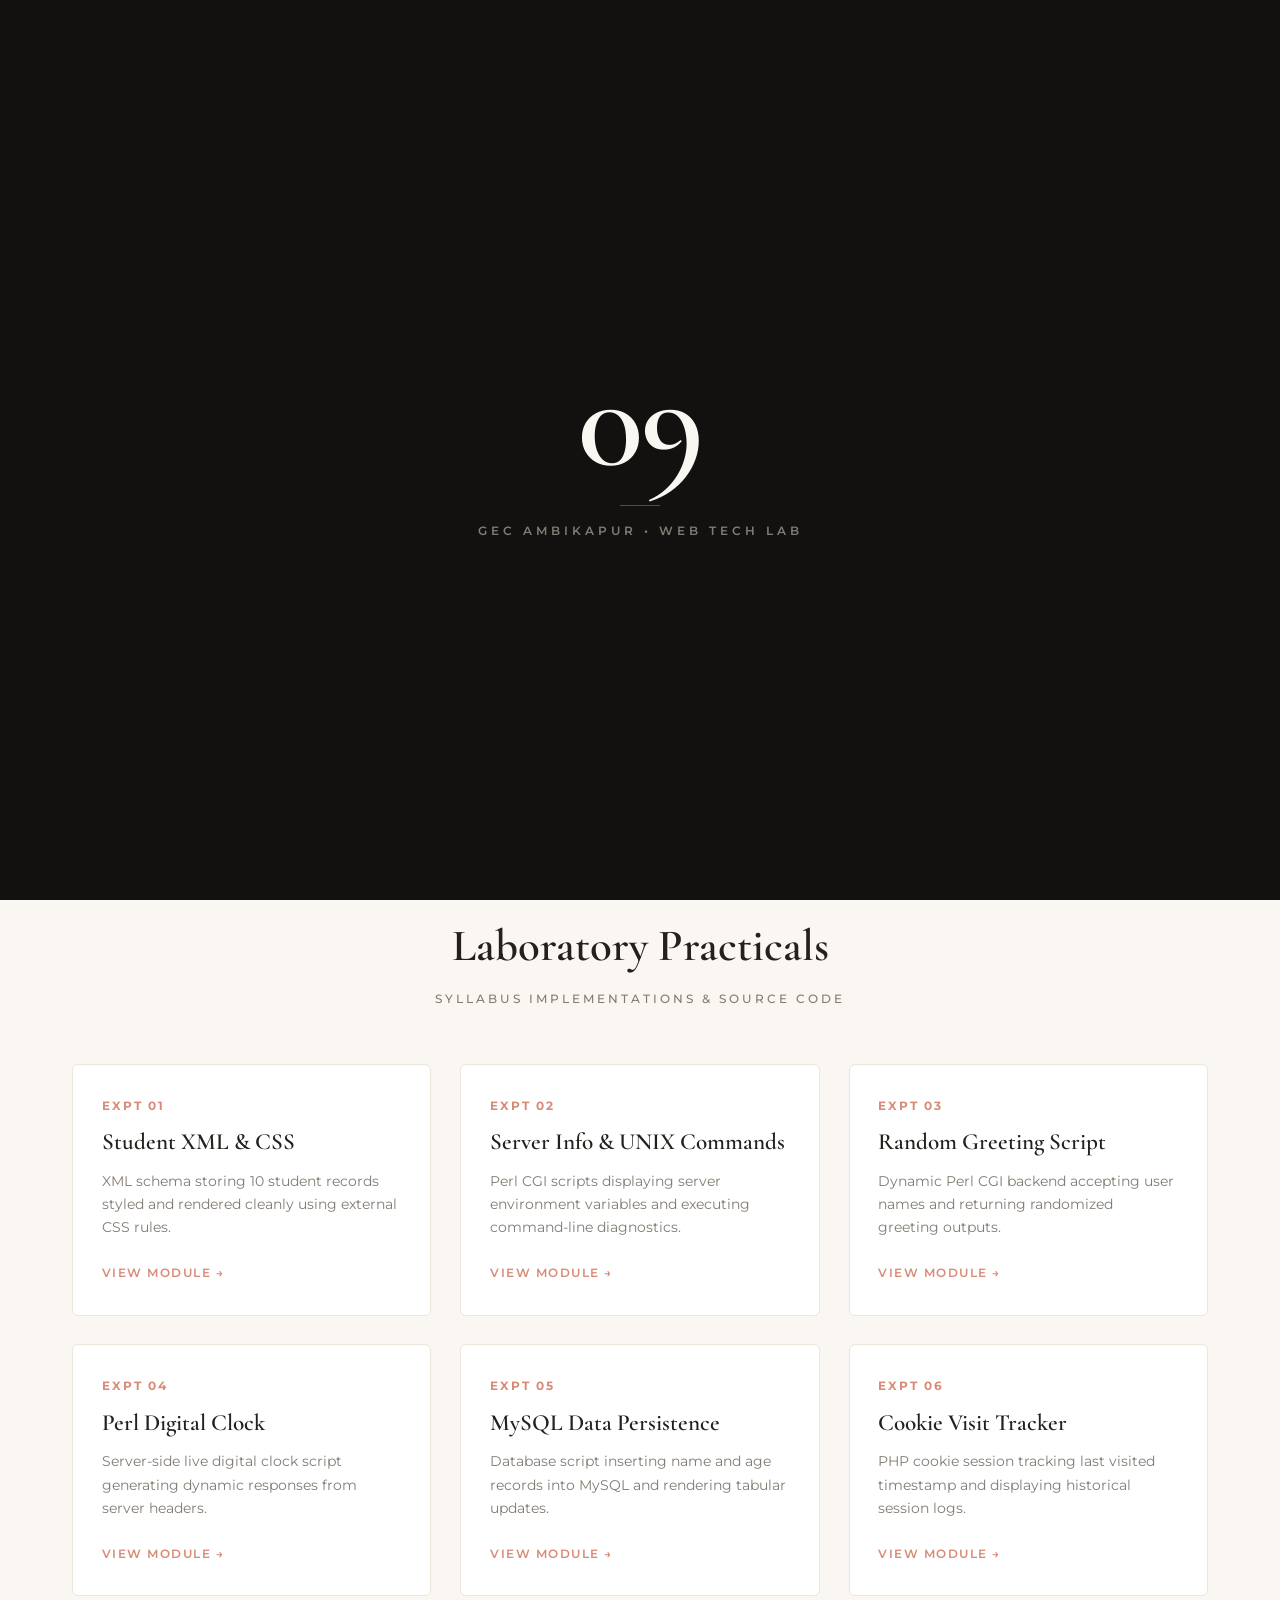
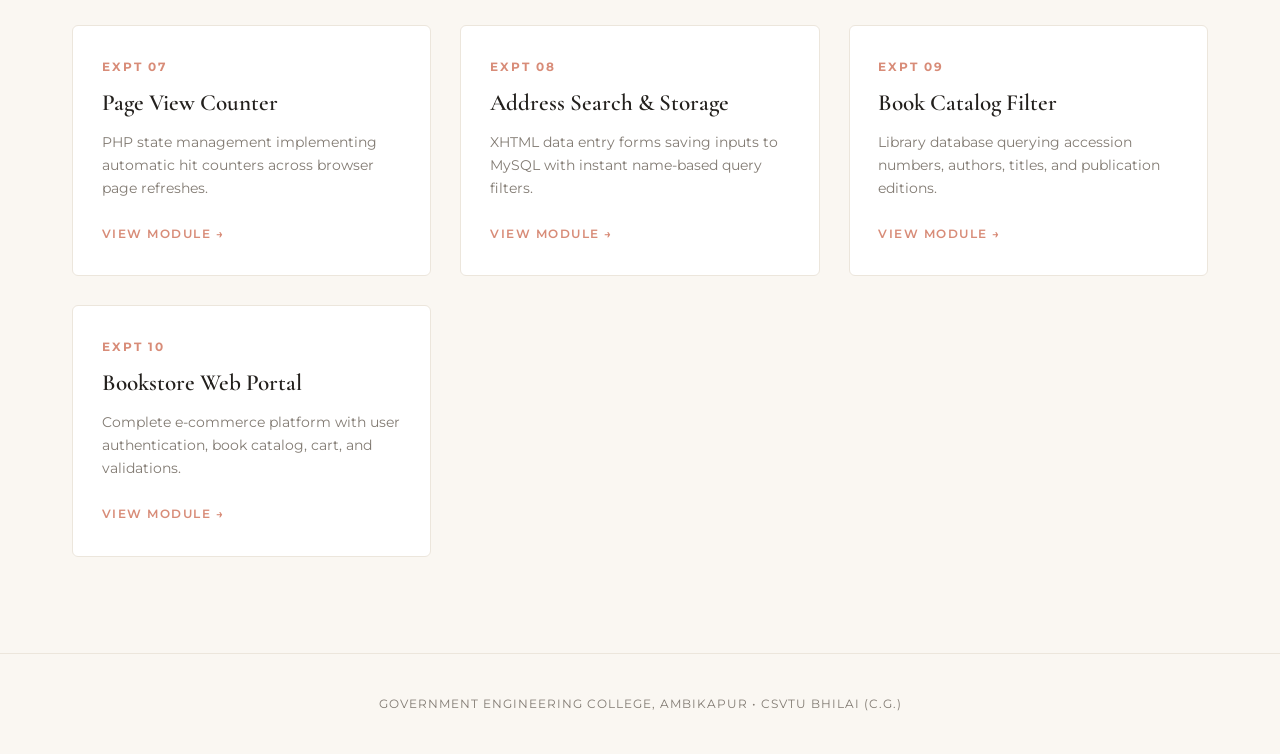
==== commit 0c1d4078: "animation add hua" ====
--- a/index.html
+++ b/index.html
@@ -13,6 +13,16 @@
     <link rel="stylesheet" href="style.css">
 </head>
 <body>
+    <!-- Cinematic Opening Preloader -->
+    <div id="preloader" class="preloader">
+        <div class="preloader-center">
+            <div class="preloader-num" id="preloaderCount">0</div>
+            <div class="preloader-line"></div>
+            <p class="preloader-tag">GEC AMBIKAPUR • WEB TECH LAB</p>
+        </div>
+    </div>
+
+    <!-- Aapka baaki website ka code yahan se shuru hoga... -->
 
     <!-- Top Status Bar -->
     <div class="top-bar">
--- a/style.css
+++ b/style.css
@@ -341,4 +341,52 @@
     .collage {
         justify-content: center;
     }
+}
+/* Cinematic Preloader Screen */
+.preloader {
+    position: fixed;
+    top: 0;
+    left: 0;
+    width: 100vw;
+    height: 100vh;
+    background-color: #121110; /* Dark Luxury Backdrop */
+    display: flex;
+    justify-content: center;
+    align-items: center;
+    z-index: 99999;
+    transition: transform 0.85s cubic-bezier(0.77, 0, 0.175, 1);
+}
+
+.preloader-center {
+    text-align: center;
+}
+
+.preloader-num {
+    font-family: 'Cormorant Garamond', serif;
+    font-size: clamp(5rem, 12vw, 8.5rem);
+    font-weight: 600;
+    color: #faf7f2;
+    line-height: 0.9;
+    letter-spacing: -2px;
+}
+
+.preloader-line {
+    width: 40px;
+    height: 1px;
+    background: rgba(255, 255, 255, 0.25);
+    margin: 1.4rem auto 1rem;
+}
+
+.preloader-tag {
+    font-size: 0.72rem;
+    font-weight: 600;
+    letter-spacing: 4px;
+    color: #827b73;
+    text-transform: uppercase;
+}
+
+/* Curtain Slide Up Animation */
+.preloader.hide {
+    transform: translateY(-100%);
+    pointer-events: none;
 }
